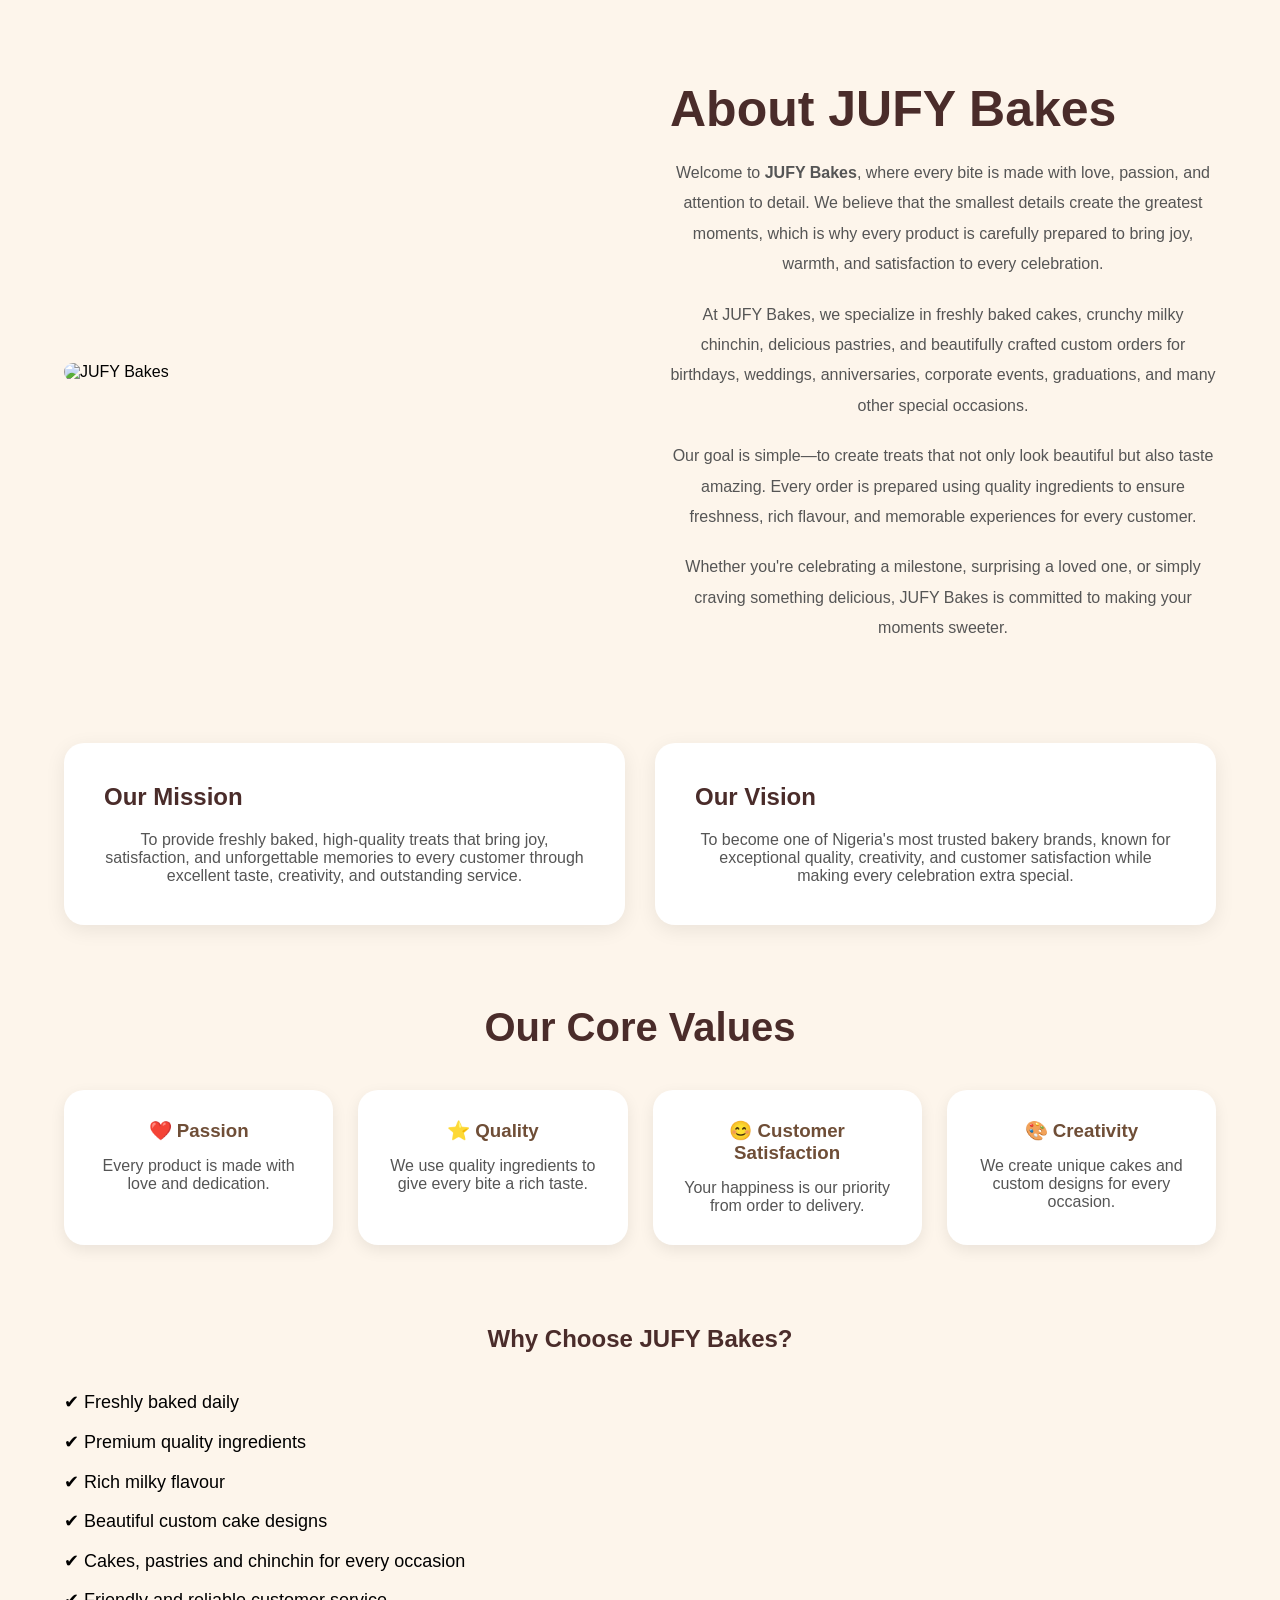
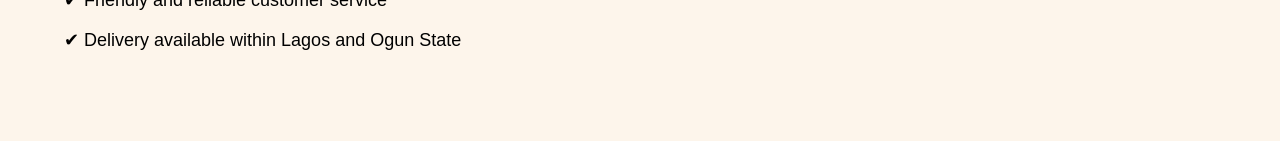
==== about.html @ e984a0c7 "Add files via upload" ====
<!DOCTYPE html>
<html lang="en">
<head>
    <meta charset="UTF-8">
    <meta name="viewport" content="width=device-width, initial-scale=1.0">
    <title>About Us | JUFY Bakes</title>

    <link rel="stylesheet" href="style.css">
</head>
<body>

<section class="about-page">

    <div class="about-image">
        <img src="imagess/about.jpg" alt="JUFY Bakes">
    </div>

    <div class="about-content">

        <h1>About JUFY Bakes</h1>

        <p>
            Welcome to <strong>JUFY Bakes</strong>, where every bite is made with love,
            passion, and attention to detail. We believe that the smallest
            details create the greatest moments, which is why every product
            is carefully prepared to bring joy, warmth, and satisfaction
            to every celebration.
        </p>

        <p>
            At JUFY Bakes, we specialize in freshly baked cakes, crunchy
            milky chinchin, delicious pastries, and beautifully crafted
            custom orders for birthdays, weddings, anniversaries,
            corporate events, graduations, and many other special occasions.
        </p>

        <p>
            Our goal is simple—to create treats that not only look beautiful
            but also taste amazing. Every order is prepared using quality
            ingredients to ensure freshness, rich flavour, and memorable
            experiences for every customer.
        </p>

        <p>
            Whether you're celebrating a milestone, surprising a loved one,
            or simply craving something delicious, JUFY Bakes is committed
            to making your moments sweeter.
        </p>

    </div>

</section>

<section class="mission-vision">

    <div class="box">

        <h2>Our Mission</h2>

        <p>
            To provide freshly baked, high-quality treats that bring joy,
            satisfaction, and unforgettable memories to every customer
            through excellent taste, creativity, and outstanding service.
        </p>

    </div>

    <div class="box">

        <h2>Our Vision</h2>

        <p>
            To become one of Nigeria's most trusted bakery brands,
            known for exceptional quality, creativity, and customer
            satisfaction while making every celebration extra special.
        </p>

    </div>

</section>

<section class="values">

    <h2>Our Core Values</h2>

    <div class="value-container">

        <div class="value-card">
            <h3>❤️ Passion</h3>
            <p>Every product is made with love and dedication.</p>
        </div>

        <div class="value-card">
            <h3>⭐ Quality</h3>
            <p>We use quality ingredients to give every bite a rich taste.</p>
        </div>

        <div class="value-card">
            <h3>😊 Customer Satisfaction</h3>
            <p>Your happiness is our priority from order to delivery.</p>
        </div>

        <div class="value-card">
            <h3>🎨 Creativity</h3>
            <p>We create unique cakes and custom designs for every occasion.</p>
        </div>

    </div>

</section>

<section class="why-about">

    <h2>Why Choose JUFY Bakes?</h2>

    <ul>
        <li>✔ Freshly baked daily</li>
        <li>✔ Premium quality ingredients</li>
        <li>✔ Rich milky flavour</li>
        <li>✔ Beautiful custom cake designs</li>
        <li>✔ Cakes, pastries and chinchin for every occasion</li>
        <li>✔ Friendly and reliable customer service</li>
        <li>✔ Delivery available within Lagos and Ogun State</li>
    </ul>

</section>

</body>
</html>
---- style.css ----
*{
    margin: 0;
    padding: 0;
    box-sizing: border-box;
    font-family: Arial, Helvetica, sans-serif;

}

html{
    scroll-behavior:smooth;
}

body{
    font-family:Arial, Helvetica, sans-serif;
    background-color: #fdf3e7;
}

header{
    display: flex;
    justify-content: space-between;
    align-items: center;
    padding: 20px 60px;
    background: #f0e7ed;
    position: sticky;
    top: 0;
    z-index: 10;
    box-shadow: 0 4px 10px rgba(0, 0, 0, 0.05);
    height: 90px;
}

.container{
    width:100%;
    max-width:1200px;
    margin:auto;
    position: relative;
    height: 100vh;
    overflow: hidden;
    padding: 80px;
}

.logo img{
    width: 130px;
    height: auto;
}

nav{
    display: flex;
    justify-content: space-between;
    align-items: center;
     height: 80px;
    padding: 0;
}
nav ul{
    display: flex;
    list-style: none;
    gap: 35px;
}
nav a{
    text-decoration: none;
    color: #2e2e2e; 
    font-weight: 500;
    transition: 0.3s;
}
nav a:hover{
    color: #d4a055;
}

.slider{
    position: absolute;
    width: 100%;
    height: 100%;
}

.slide{
    position: absolute;
    width: 100%;
    height: 100%;
    object-fit: cover;
    opacity: 0;
    transition: opacity 1s ease;
}

.slide.active{
    opacity: 1;
}

.hero-container{
    position: relative;
    z-index: 2;
    color: rgb(15, 13, 13);
    padding: 100px;
}

.eyebrow{
    color: #6b4423;
    border-radius: 999px;
    letter-spacing: 1px;
    padding: 9px 16px;
    background: #f5e6d3;
    margin: 5px;
    font-size: 15px;
}

.heading{
    font-size: 4rem;
    font-weight: 700;
    color: #4a2c1d;
}

.deli{
    margin: 10px;
    gap: 4px;
    font-size: 20px;
    text-align: justify;
}

.hero-buttons{
    margin-bottom:20px;
}

.btns{
    background: #4a2c1d;
    color: white;
    padding:12px 28px;
    border:none;
    border-radius:30px;
    text-decoration: none;
}

.btns:hover{
    background: #6b4423;
}

.features{
    background-color:#FFF8F1;
    padding:80px 8%;
    text-align:center;
}

.features h2{
    font-size:40px;
    color:#4A2C1D;
    margin-bottom:20px;
}

.features-text{
    max-width:700px;
    margin:0 auto 50px;
    font-size:18px;
    line-height:1.8;
    color:#555;
}

.feature-container{
    display:flex;
    justify-content:center;
    gap:25px;
    flex-wrap:wrap;
}

.feature-card{
    width:190px;
    background:#ffffff;
    padding:30px 20px;
    border-radius:15px;
    box-shadow:0 8px 20px rgba(0,0,0,0.1);
    transition:0.3s;
}

.feature-card:hover{
    transform:translateY(-10px);
}

.feature-card i{
    font-size:40px;
    color:#C47B32;
    margin-bottom:20px;
}

.feature-card h3{
    color:#4A2C1D;
    font-size:18px;
    line-height:1.5;
}
.cards{
    display:grid;
    grid-template-columns:repeat(auto-fit,minmax(250px,1fr));
    gap:30px;
}

.cardss p{
    color: #6b4423;
}

.card{
    background:white;
    padding:22px;
    border-radius:20px;
    text-align:center;
    transition:0.3s;
}

.card:hover{
    transform:translateY(-10px);
}

.card img{
    width:100px;
    height:120px;
    margin-bottom:20px;
    object-fit: cover;
}

.card h3{
    margin-bottom:10px;
}

p{
    text-align: center;
    font-size: medium;
    color: #555;

}

.items{
    background: #fff8f1;
    padding: 60px 80px;
    text-align: center;
}

.items p{
    max-width: 900px;
    margin-top: auto;
}

.list-item{
    display: flex;
    justify-content: space-between;
    margin-top: 40px;
}

.list-items nav{
    display: flex;
}

.treats{
    background:#FFF8F1;
    padding:80px 8%;
}

.treats h2{
    text-align:center;
    font-size:48px;
    color:#4A2C1D;
    margin-bottom:60px;
}

.cards{
    display:flex;
    justify-content:center;
    gap:35px;
    flex-wrap:wrap;
}

.card{
    width:340px;
    background:#fff;
    border-radius:20px;
    overflow:hidden;
    box-shadow:0 10px 25px rgba(0,0,0,.1);
    transition:.3s;
}

.card:hover{
    transform:translateY(-10px);
}

.card img{
    width:100%;
    height:250px;
    object-fit:cover;
}

.card-content{
    padding:25px;
    text-align:center;
}

.card-content h3{
    color:#4A2C1D;
    margin-bottom:10px;
    font-size:28px;
}

.card-content p{
    color:#666;
    line-height:1.6;
    margin-bottom:25px;
}

.btn{
    display:inline-block;
    padding:12px 30px;
    background:#4A2C1D;
    color:white;
    text-decoration:none;
    border-radius:30px;
    transition:.3s;
}

.btn:hover{
    background:#C47B32;
}

.custom-section{
    width:90%;
    max-width:1200px;
    margin:80px auto;
    padding:50px;
    background:#ffffff;
    border-radius:25px;

    display:flex;
    align-items:center;
    justify-content:space-between;
    gap:60px;

    box-shadow:0 10px 30px rgba(0,0,0,0.08);
}

.custom-image{
    flex:1;
}

.custom-image img{
    width:100%;
    height:450px;
    object-fit:cover;
    border-radius:20px;
}

.custom-content{
    flex:1;
}

.small-title{
    color:#8B5E3C;
    font-weight:bold;
    letter-spacing:2px;
    font-size:14px;
    margin-bottom:10px;
}

.custom-content h2{
    font-size:50px;
    color:#3E2723;
    margin-bottom:20px;
}

.custom-text{
    color:#666;
    font-size:18px;
    line-height:1.8;
    margin-bottom:25px;
}

.custom-features p{
    margin:12px 0;
    font-size:18px;
    color:#444;
}

.custom-btn{
    margin-top:25px;
    padding:16px 35px;
    background:#5C3A21;
    color:white;
    border:none;
    border-radius:50px;
    font-size:17px;
    cursor:pointer;
    transition:.3s;
}

.custom-btn:hover{
    background:#8B5E3C;
    transform:translateY(-4px);
}

.why-choose{
    background:#FFF8F1;
    padding:80px 8%;
    text-align:center;
}

.small-heading{
    color:#8B5E3C;
    font-size:14px;
    font-weight:bold;
    letter-spacing:2px;
    text-transform:uppercase;
    margin-bottom:10px;
}

.why-choose{
    background:#FFF8F1;
    padding:90px 8%;
    text-align:center;
}

.section-tag{
    color:#A67C52;
    font-size:14px;
    font-weight:700;
    letter-spacing:3px;
    text-transform:uppercase;
}

.why-choose h2{
    font-size:42px;
    color:#3E2723;
    margin:15px 0;
}

.section-text{
    width:70%;
    margin:0 auto 60px;
    color:#666;
    line-height:1.8;
    font-size:18px;
}

.why-container{
    display:grid;
    grid-template-columns:repeat(4,1fr);
    gap:30px;
}

.why-card{
    background:white;
    padding:35px 25px;
    border-radius:20px;
    box-shadow:0 8px 20px rgba(0,0,0,.08);
    transition:.3s;
}

.why-card:hover{
    transform:translateY(-10px);
    box-shadow:0 15px 35px rgba(0,0,0,.15);
}

.why-card i{
    font-size:45px;
    color:#6F4E37;
    margin-bottom:20px;
}

.why-card h3{
    color:#3E2723;
    margin-bottom:15px;
    font-size:24px;
}

.why-card p{
    color:#666;
    line-height:1.7;
    font-size:16px;
}
.reviews{
    text-align:center;
    padding:80px 0;
}

.review-slider{
    position:relative;
    width:70%;
    margin:auto;
    min-height:200px;
}

.review{
    display:none;
    background:#fff;
    padding:30px;
    border-radius:15px;
    box-shadow:0 5px 20px rgba(0,0,0,.1);
}

.review.active{
    display:block;
}

.dots{
    margin-top:20px;
}

.dot{
    height:12px;
    width:12px;
    margin:0 5px;
    display:inline-block;
    border-radius:50%;
    background:#ccc;
    cursor:pointer;
}

.dot.active{
    background:#4a2c1d;
}

.cta{
    display:flex;
    justify-content:space-between;
    align-items:center;
    gap:60px;
    width:90%;
    max-width:1200px;
    margin:80px auto;
    background:#fff;
    padding:60px;
    border-radius:20px;
    box-shadow:0 10px 30px rgba(0,0,0,.08);
}

.cta-image{
    flex:1;
}

.cta-image img{
    width:100%;
    border-radius:20px;
}

.cta-text{
    flex:1;
}

.cta-text h2{
    font-size:48px;
    color:#4A2C2A;
    margin-bottom:20px;
}

.cta-text p{
    font-size:18px;
    line-height:1.8;
    color:#555;
    margin-bottom:30px;
}

.cta-buttons{
    display:flex;
    gap:20px;
    margin-bottom:25px;
}

.btn{
    text-decoration:none;
    background:#6F4E37;
    color:white;
    padding:15px 35px;
    border-radius:40px;
    transition:.3s;
}

.btn:hover{
    background:#4A2C2A;
}

.btn2{
    text-decoration:none;
    border:2px solid #6F4E37;
    color:#6F4E37;
    padding:15px 35px;
    border-radius:40px;
    transition:.3s;
}

.btn2:hover{
    background:#6F4E37;
    color:white;
}

.cta-text h4{
    color:#B8860B;
    font-size:18px;
}

footer{
    background:#4A2C2A;
    color:white;
    padding:70px 8%;
    margin-top:80px;
}

.footer-container{
    display:grid;
    grid-template-columns:repeat(auto-fit,minmax(220px,1fr));
    gap:40px;
}

.footer-box img{
    width:120px;
    margin-bottom:20px;
}

.footer-box h3{
    color:#E7B95A;
    margin-bottom:20px;
}

.footer-box p{
    color:#ddd;
    line-height:1.8;
}

.footer-box a{
    display:block;
    color:#ddd;
    text-decoration:none;
    margin-bottom:12px;
    transition:.3s;
}

.footer-box a:hover{
    color:#E7B95A;
    padding-left:5px;
}

.socials{
    margin-top:20px;
}

.socials a{
    display:inline-block;
    width:45px;
    height:45px;
    background:#6F4E37;
    text-align:center;
    line-height:45px;
    border-radius:50%;
    margin-right:10px;
    color:white;
    font-size:18px;
}

.socials a:hover{
    background:#E7B95A;
    color:#4A2C2A;
}

footer hr{
    margin:40px 0 20px;
    border:1px solid rgba(255,255,255,.2);
}

.copyright{
    display:flex;
    justify-content:space-between;
    flex-wrap:wrap;
    color:#ddd;
    font-size:15px;
}





.products{
    width:90%;
    margin:auto;
    padding:60px 0;
}

.products h1{
    text-align:center;
    font-size:50px;
    color:#4A2C2A;
}

.products p{
    text-align:center;
    color:#666;
    margin-bottom:40px;
}

.product-container{
    display:grid;
    grid-template-columns:repeat(auto-fit,minmax(280px,1fr));
    gap:30px;
}

.product-card{
    background:white;
    border-radius:20px;
    padding:20px;
    text-align:center;
    box-shadow:0 5px 15px rgba(0,0,0,.1);
}

.product-card img{
    width:100%;
    height:250px;
    object-fit:cover;
    border-radius:15px;
}

.product-card h3{
    margin-top:20px;
    color:#4A2C2A;
}

.product-card button{
    margin-top:20px;
    width:100%;
    padding:15px;
    background:#6F4E37;
    color:white;
    border:none;
    border-radius:40px;
    cursor:pointer;
}






.about-page{
    width:90%;
    max-width:1200px;
    margin:80px auto;
    display:flex;
    align-items:center;
    gap:60px;
}

.about-image{
    flex:1;
}

.about-image img{
    width:100%;
    border-radius:20px;
}

.about-content{
    flex:1;
}

.about-content h1{
    font-size:50px;
    color:#4A2C2A;
    margin-bottom:20px;
}

.about-content p{
    line-height:1.9;
    color:#555;
    margin-bottom:20px;
}

.mission-vision{
    width:90%;
    max-width:1200px;
    margin:80px auto;
    display:flex;
    gap:30px;
}

.box{
    flex:1;
    background:white;
    padding:40px;
    border-radius:20px;
    box-shadow:0 5px 20px rgba(0,0,0,.08);
}

.box h2{
    color:#4A2C2A;
    margin-bottom:20px;
}

.values{
    width:90%;
    max-width:1200px;
    margin:80px auto;
    text-align:center;
}

.values h2{
    color:#4A2C2A;
    font-size:40px;
    margin-bottom:40px;
}

.value-container{
    display:grid;
    grid-template-columns:repeat(auto-fit,minmax(220px,1fr));
    gap:25px;
}

.value-card{
    background:white;
    padding:30px;
    border-radius:20px;
    box-shadow:0 5px 15px rgba(0,0,0,.08);
}

.value-card h3{
    color:#6F4E37;
    margin-bottom:15px;
}

.why-about{
    width:90%;
    max-width:1200px;
    margin:80px auto;
}

.why-about h2{
    color:#4A2C2A;
    text-align:center;
    margin-bottom:30px;
}

.why-about ul{
    list-style:none;
    line-height:2.2;
    font-size:18px;
}







body{
    background:#FDF5EB;
    font-family:Arial, sans-serif;
}

.product-hero{
    text-align:center;
    padding:80px 10%;
}

.product-hero h1{
    font-size:50px;
    color:#4A2C1D;
    margin-bottom:20px;
}

.product-hero p{
    font-size:18px;
    color:#666;
}

.products{
    width:90%;
    margin:auto;
    display:grid;
    grid-template-columns:repeat(auto-fit,minmax(300px,1fr));
    gap:35px;
    padding-bottom:80px;
}

.product-card{
    background:white;
    border-radius:20px;
    overflow:hidden;
    text-align:center;
    box-shadow:0 8px 20px rgba(0,0,0,.1);
    transition:.4s;
}

.product-card:hover{
    transform:translateY(-10px);
}

.product-card img{
    width:100%;
    height:250px;
    object-fit:cover;
}

.product-card h2{
    color:#4A2C1D;
    margin-top:20px;
}

.product-card p{
    padding:0 20px;
    color:#666;
}

.product-card h3{
    margin-top:20px;
}

.product-card ul{
    list-style:none;
    padding:0;
    margin:20px;
}

.product-card li{
    margin:8px 0;
}

.product-card button{
    background:#4A2C1D;
    color:white;
    border:none;
    padding:12px 30px;
    border-radius:30px;
    margin-bottom:25px;
    cursor:pointer;
}

.product-card button:hover{
    background:#7a4a2a;
}





/* Gallery Hero */

.gallery-hero{

    text-align:center;
    padding:80px 10%;

}

.gallery-hero h1{

    font-size:50px;
    color:#4A2C1D;
    margin-bottom:20px;

}

.gallery-hero p{

    width:70%;
    margin:auto;
    color:#666;
    line-height:1.8;

}


/* Gallery Grid */

.gallery{

    width:90%;
    margin:auto;

    display:grid;

    grid-template-columns:repeat(auto-fit,minmax(280px,1fr));

    gap:25px;

    padding-bottom:80px;

}


.gallery-item{

    overflow:hidden;

    border-radius:20px;

    background:white;

    box-shadow:0 8px 20px rgba(0,0,0,.1);

}


.gallery-item img{

    width:100%;

    height:300px;

    object-fit:cover;

    transition:.5s;

}


.gallery-item:hover img{

    transform:scale(1.08);

}


/* Bottom CTA */

.gallery-bottom{

    text-align:center;

    padding:70px 10%;

    background:#4A2C1D;

    color:white;

}


.gallery-bottom h2{

    font-size:40px;

}


.gallery-bottom p{

    margin:20px auto;

    width:60%;

    line-height:1.8;

}


.gallery-bottom button{

    padding:15px 35px;

    border:none;

    border-radius:30px;

    background:white;

    color:#4A2C1D;

    font-size:16px;

    cursor:pointer;

    font-weight:bold;

}


.gallery-bottom button:hover{

    background:#F5E6D3;

}
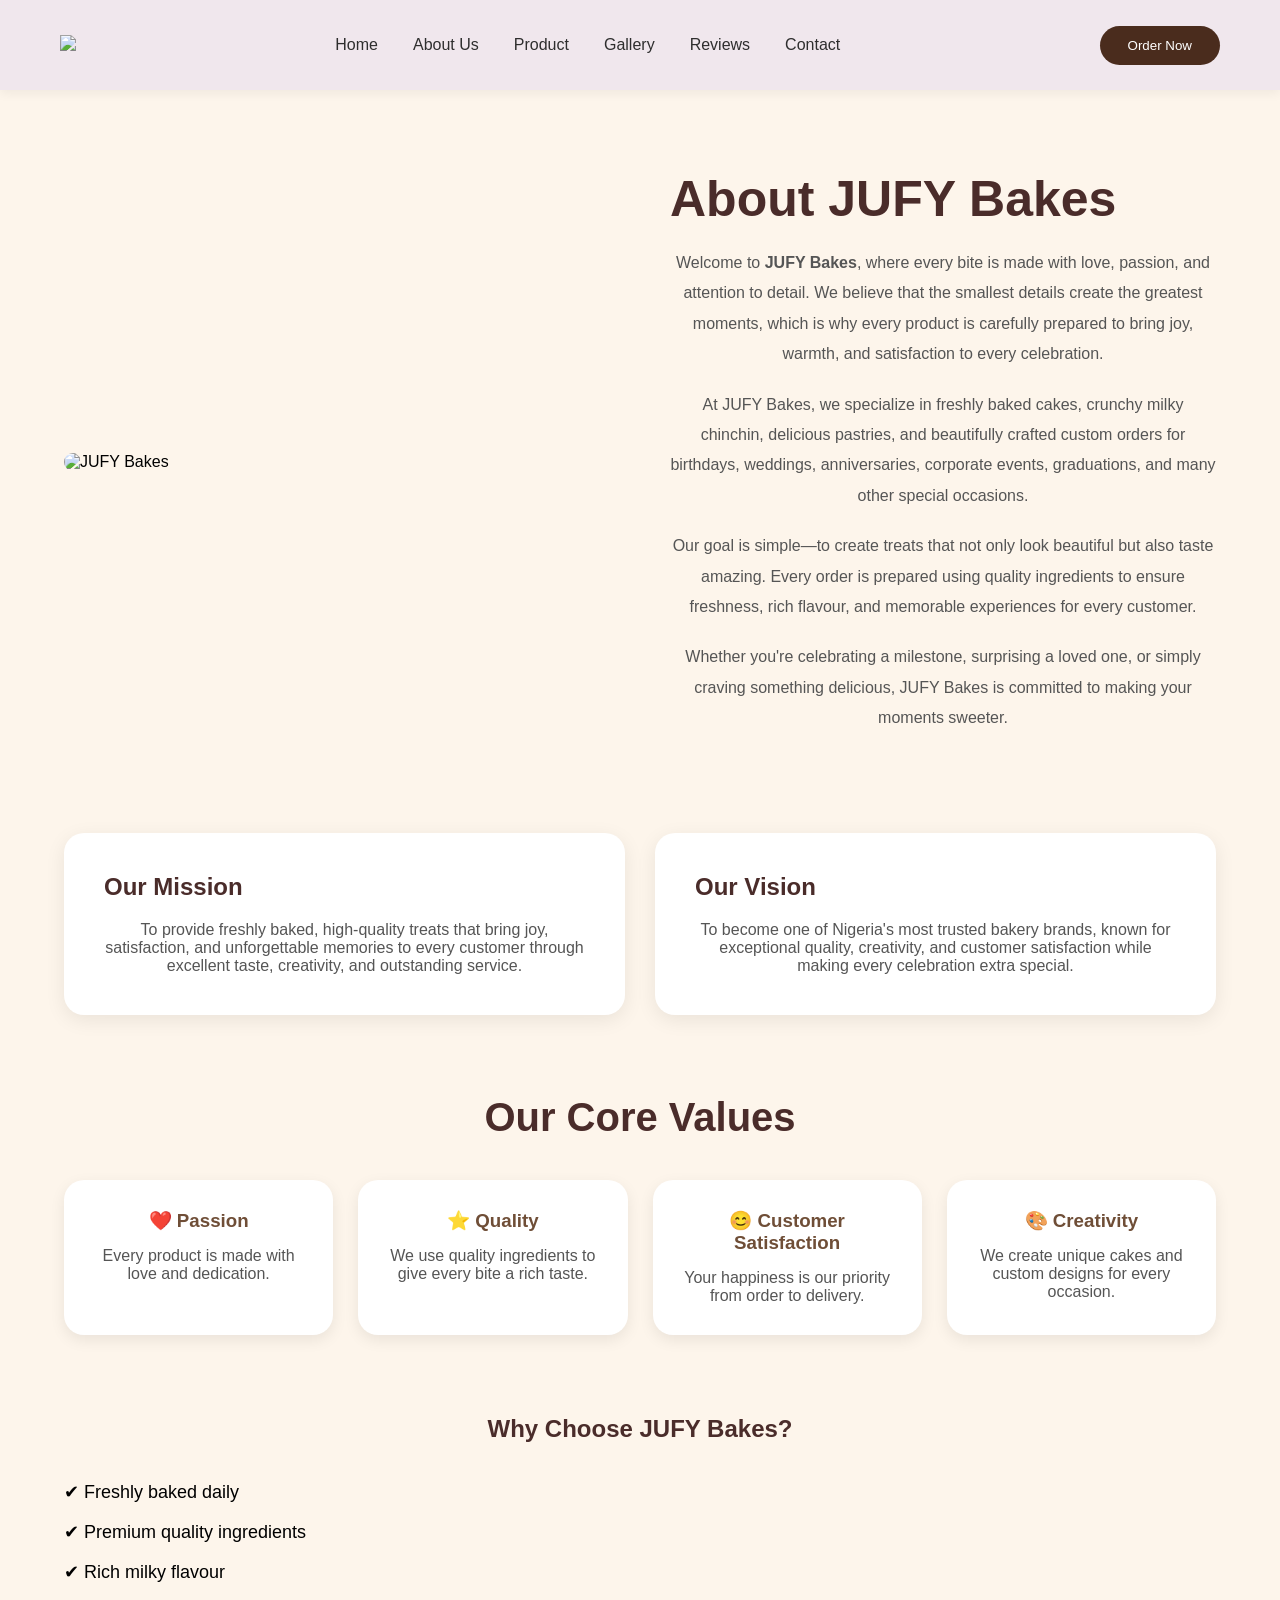
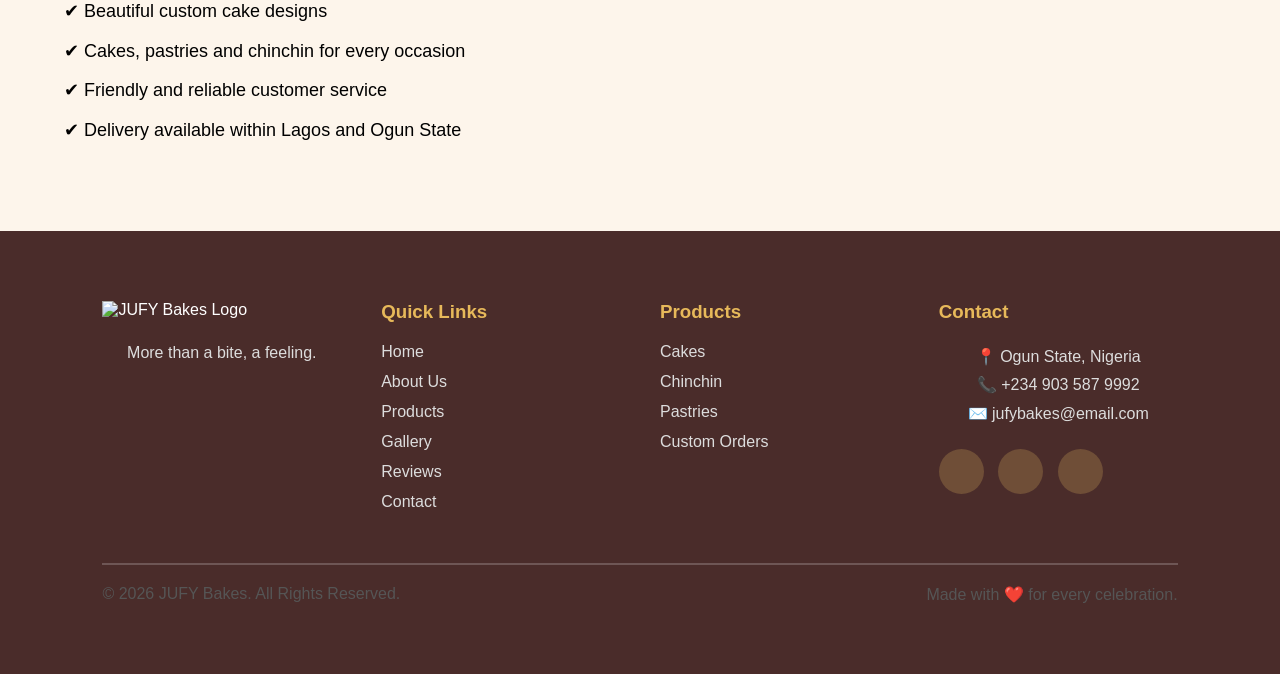
==== commit 2e9ac3ea: "NEW-JB-VAMP" ====
--- a/about.html
+++ b/about.html
@@ -8,6 +8,28 @@
     <link rel="stylesheet" href="style.css">
 </head>
 <body>
+
+     <header>
+        <div class="logo">
+            <img src="images/Simple Logo.png">
+        </div>
+
+        <div  class="he-lin">
+           <nav>
+                <ul>
+                   <li><a href="#">Home</a></li>
+                   <li><a href="about.html">About Us</a></li>
+                   <li><a href="product.html">Product</a></li>
+                   <li><a href="gallery.html">Gallery</a></li>
+                   <li><a href="#">Reviews</a></li>
+                   <li><a href="#">Contact</a></li>
+                </ul>
+           </nav>
+        </div>
+
+        <button class="btns">Order Now</button>
+
+    </header>
 
 <section class="about-page">
 
@@ -125,5 +147,81 @@
 
 </section>
 
+<footer>
+
+    <div class="footer-container">
+
+        <div class="footer-box">
+
+            <img src="images/Simple Logo.png" alt="JUFY Bakes Logo">
+
+            <p>
+                More than a bite, a feeling.
+            </p>
+
+        </div>
+
+        <div class="footer-box">
+
+            <h3>Quick Links</h3>
+
+            <a href="#">Home</a>
+            <a href="#">About Us</a>
+            <a href="#">Products</a>
+            <a href="#">Gallery</a>
+            <a href="#">Reviews</a>
+            <a href="#">Contact</a>
+
+        </div>
+
+        <div class="footer-box">
+
+            <h3>Products</h3>
+
+            <a href="#">Cakes</a>
+            <a href="#">Chinchin</a>
+            <a href="#">Pastries</a>
+            <a href="#">Custom Orders</a>
+
+        </div>
+
+        <div class="footer-box">
+
+            <h3>Contact</h3>
+
+            <p>📍 Ogun State, Nigeria</p>
+            <p>📞 +234 903 587 9992</p>
+            <p>✉️ jufybakes@email.com</p>
+
+            <div class="socials">
+
+                <a href="#"><i class="fa-brands fa-facebook"></i></a>
+
+                <a href="#"><i class="fa-brands fa-instagram"></i></a>
+
+                <a href="#"><i class="fa-brands fa-whatsapp"></i></a>
+
+            </div>
+
+        </div>
+
+    </div>
+
+    <hr>
+
+    <div class="copyright">
+
+        <p>
+            © 2026 JUFY Bakes. All Rights Reserved.
+        </p>
+
+        <p>
+            Made with ❤️ for every celebration.
+        </p>
+
+    </div>
+
+</footer>   
+
 </body>
 </html>
--- a/style.css
+++ b/style.css
@@ -1063,4 +1063,168 @@
 
     background:#F5E6D3;
 
+}
+
+
+
+
+.contact-hero{
+
+padding:80px 10%;
+
+text-align:center;
+
+background:#FFF8F1;
+
+}
+
+.contact-hero h1{
+
+font-size:50px;
+
+color:#4A2C1D;
+
+}
+
+.contact-hero p{
+
+margin-top:20px;
+
+color:#666;
+
+line-height:1.8;
+
+}
+
+
+.contact{
+
+width:90%;
+
+max-width:1200px;
+
+margin:70px auto;
+
+display:grid;
+
+grid-template-columns:1fr 1.5fr;
+
+gap:40px;
+
+}
+
+
+.contact-info{
+
+background:#4A2C1D;
+
+color:white;
+
+padding:40px;
+
+border-radius:20px;
+
+}
+
+
+.contact-info h2{
+
+margin-bottom:30px;
+
+}
+
+
+.contact-info p{
+
+margin:20px 0;
+
+font-size:18px;
+
+}
+
+
+.contact-info i{
+
+color:#E7B95A;
+
+margin-right:10px;
+
+}
+
+
+.contact-form{
+
+background:white;
+
+padding:40px;
+
+border-radius:20px;
+
+box-shadow:0 8px 20px rgba(0,0,0,.1);
+
+}
+
+
+.contact-form h2{
+
+margin-bottom:25px;
+
+color:#4A2C1D;
+
+}
+
+
+.contact-form input,
+.contact-form select,
+.contact-form textarea{
+
+width:100%;
+
+padding:15px;
+
+margin-bottom:20px;
+
+border:1px solid #ddd;
+
+border-radius:10px;
+
+font-size:16px;
+
+}
+
+
+.contact-form textarea{
+
+resize:none;
+
+}
+
+
+.contact-form button{
+
+width:100%;
+
+padding:15px;
+
+background:#4A2C1D;
+
+color:white;
+
+border:none;
+
+border-radius:30px;
+
+font-size:18px;
+
+cursor:pointer;
+
+transition:.3s;
+
+}
+
+
+.contact-form button:hover{
+
+background:#7A4A2A;
+
 }
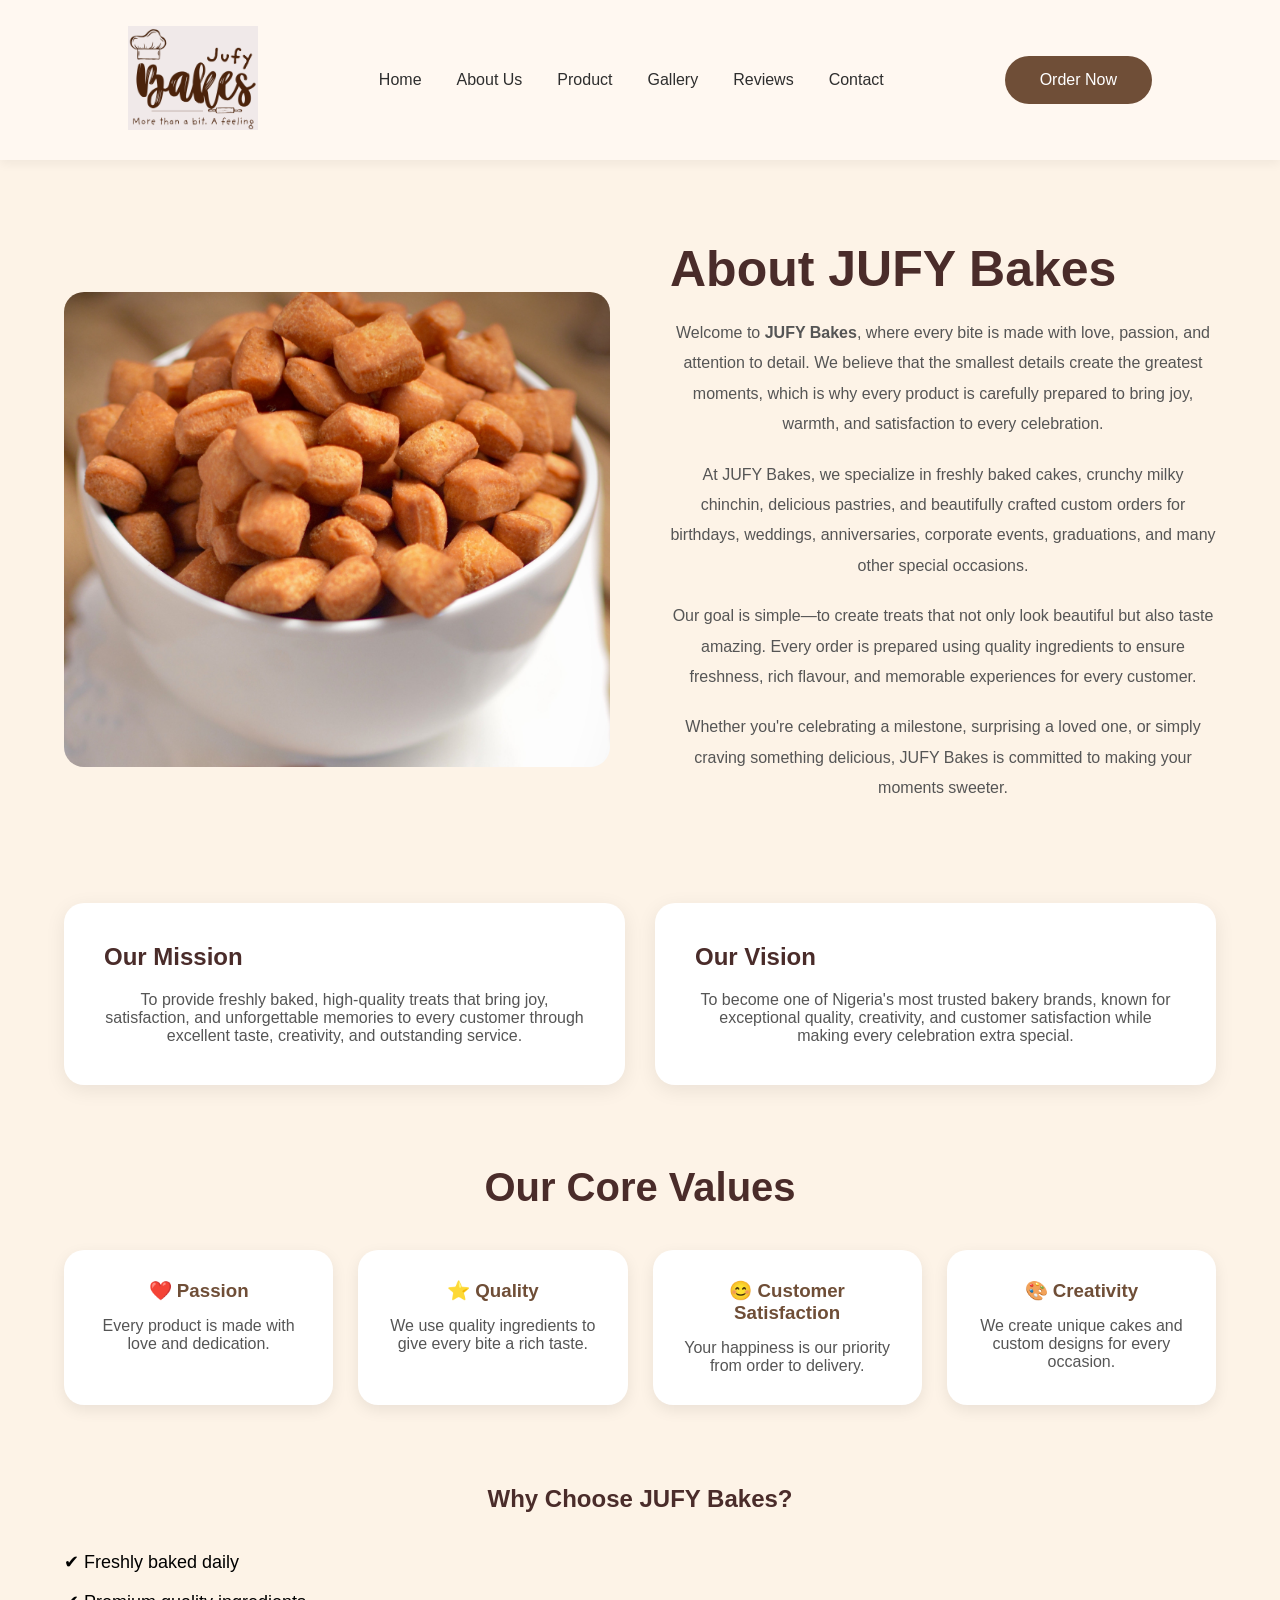
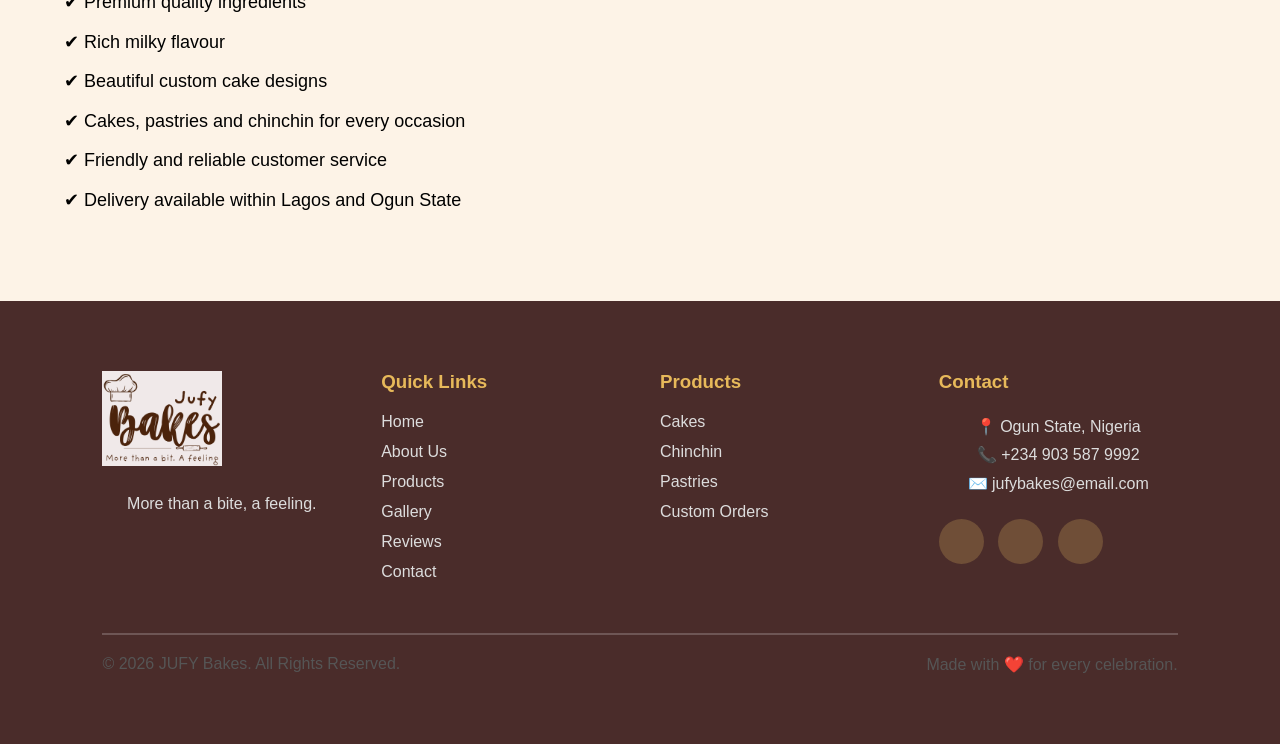
==== commit 3a467e63: "Updated NEW-JB-VAMP" ====
--- a/about.html
+++ b/about.html
@@ -9,32 +9,32 @@
 </head>
 <body>
 
-     <header>
+    <header>
         <div class="logo">
-            <img src="images/Simple Logo.png">
+            <img src="Images/Simple Logo.png">
         </div>
 
         <div  class="he-lin">
            <nav>
                 <ul>
-                   <li><a href="#">Home</a></li>
+                   <li><a href="index.html">Home</a></li>
                    <li><a href="about.html">About Us</a></li>
                    <li><a href="product.html">Product</a></li>
                    <li><a href="gallery.html">Gallery</a></li>
-                   <li><a href="#">Reviews</a></li>
-                   <li><a href="#">Contact</a></li>
+                   <li><a href="reviews.html">Reviews</a></li>
+                   <li><a href="contact.html">Contact</a></li>
                 </ul>
            </nav>
         </div>
 
-        <button class="btns">Order Now</button>
+         <a href="custom.html" class="btn">Order Now</a>
 
     </header>
 
 <section class="about-page">
 
     <div class="about-image">
-        <img src="imagess/about.jpg" alt="JUFY Bakes">
+        <img src="Images/Chin_Chin.jpg" alt="JUFY Bakes">
     </div>
 
     <div class="about-content">
@@ -153,7 +153,7 @@
 
         <div class="footer-box">
 
-            <img src="images/Simple Logo.png" alt="JUFY Bakes Logo">
+            <img src="Images/Simple Logo.png" alt="JUFY Bakes Logo">
 
             <p>
                 More than a bite, a feeling.
--- a/style.css
+++ b/style.css
@@ -688,14 +688,16 @@
     display:grid;
     grid-template-columns:repeat(auto-fit,minmax(280px,1fr));
     gap:30px;
+    padding: 40px;
 }
 
 .product-card{
     background:white;
-    border-radius:20px;
+    border-radius: 20px;
     padding:20px;
     text-align:center;
     box-shadow:0 5px 15px rgba(0,0,0,.1);
+    overflow: hidden;
 }
 
 .product-card img{
@@ -834,13 +836,6 @@
 
 
 
-
-
-body{
-    background:#FDF5EB;
-    font-family:Arial, sans-serif;
-}
-
 .product-hero{
     text-align:center;
     padding:80px 10%;
@@ -857,14 +852,7 @@
     color:#666;
 }
 
-.products{
-    width:90%;
-    margin:auto;
-    display:grid;
-    grid-template-columns:repeat(auto-fit,minmax(300px,1fr));
-    gap:35px;
-    padding-bottom:80px;
-}
+
 
 .product-card{
     background:white;
@@ -1227,4 +1215,519 @@
 
 background:#7A4A2A;
 
+}
+
+
+
+
+header{
+
+background:#FFF8F1;
+
+padding:80px 10%;
+
+text-align:center;
+
+}
+
+header h1{
+
+font-size:50px;
+
+color:#4A2C1D;
+
+}
+
+header p{
+
+margin-top:20px;
+
+color:#666;
+
+line-height:1.8;
+
+}
+
+
+
+.reviews-hero{
+    width:100%;
+    min-height:70vh;
+    background:
+    linear-gradient(rgba(74,44,29,.75),
+    rgba(74,44,29,.75)),
+    url("imagess/review-banner.jpg");
+
+    background-size:cover;
+    background-position:center;
+
+    display:flex;
+    justify-content:center;
+    align-items:center;
+    text-align:center;
+    padding:80px 8%;
+}
+
+.reviews-overlay{
+    max-width:800px;
+}
+
+.eyebrow{
+    color:#E7B95A;
+    text-transform:uppercase;
+    letter-spacing:4px;
+    font-weight:bold;
+    margin-bottom:20px;
+}
+
+.reviews-hero h1{
+    font-size:60px;
+    color:white;
+    margin-bottom:25px;
+}
+
+.hero-text{
+    color:#F5F5F5;
+    font-size:19px;
+    line-height:1.8;
+    margin-bottom:35px;
+}
+
+.rating span{
+    font-size:35px;
+}
+
+.rating h3{
+    color:white;
+    margin-top:10px;
+    margin-bottom:40px;
+    font-weight:500;
+}
+
+.review-buttons{
+    display:flex;
+    justify-content:center;
+    gap:20px;
+    flex-wrap:wrap;
+}
+
+.btn-primary{
+    background:#E7B95A;
+    color:#4A2C1D;
+    padding:15px 35px;
+    border-radius:40px;
+    text-decoration:none;
+    font-weight:bold;
+    transition:.3s;
+}
+
+.btn-primary:hover{
+    background:white;
+}
+
+.btn-secondary{
+    border:2px solid white;
+    color:white;
+    padding:15px 35px;
+    border-radius:40px;
+    text-decoration:none;
+    font-weight:bold;
+    transition:.3s;
+}
+
+.btn-secondary:hover{
+    background:white;
+    color:#4A2C1D;
+}
+
+
+
+.write-review{
+    width:90%;
+    max-width:800px;
+    margin:80px auto;
+    background:#fff;
+    padding:50px;
+    border-radius:20px;
+    box-shadow:0 10px 25px rgba(0,0,0,.08);
+}
+
+.section-tag{
+    color:#B8860B;
+    text-transform:uppercase;
+    letter-spacing:3px;
+    font-weight:bold;
+    text-align:center;
+}
+
+.write-review h2{
+    text-align:center;
+    color:#4A2C2A;
+    margin:15px 0;
+    font-size:40px;
+}
+
+.review-text{
+    text-align:center;
+    color:#666;
+    margin-bottom:40px;
+    line-height:1.8;
+}
+
+.input-group{
+    margin-bottom:25px;
+}
+
+.input-group label{
+    display:block;
+    margin-bottom:10px;
+    color:#4A2C2A;
+    font-weight:600;
+}
+
+.input-group input,
+.input-group select,
+.input-group textarea{
+    width:100%;
+    padding:15px;
+    border:1px solid #ddd;
+    border-radius:10px;
+    font-size:16px;
+    outline:none;
+}
+
+.input-group input:focus,
+.input-group select:focus,
+.input-group textarea:focus{
+    border:2px solid #B8860B;
+}
+
+.stars label{
+    display:block;
+    margin-bottom:8px;
+    cursor:pointer;
+}
+
+.review-btn{
+    width:100%;
+    padding:15px;
+    background:#4A2C2A;
+    color:white;
+    border:none;
+    border-radius:30px;
+    font-size:18px;
+    cursor:pointer;
+    transition:.3s;
+}
+
+.review-btn:hover{
+    background:#6F4E37;
+}
+
+
+
+.custom-order{
+    width:90%;
+    max-width:900px;
+    margin:80px auto;
+    background:#fff;
+    padding:40px;
+    border-radius:20px;
+    box-shadow:0 8px 20px rgba(0,0,0,.1);
+}
+
+.custom-order h1{
+    text-align:center;
+    color:#4A2C1D;
+    margin-bottom:15px;
+}
+
+.custom-order p{
+    text-align:center;
+    color:#666;
+    margin-bottom:35px;
+}
+
+.custom-order form{
+    display:flex;
+    flex-direction:column;
+}
+
+.custom-order label{
+    margin-top:15px;
+    margin-bottom:8px;
+    color:#4A2C1D;
+    font-weight:bold;
+}
+
+.custom-order input,
+.custom-order select,
+.custom-order textarea{
+    width:100%;
+    padding:15px;
+    border:1px solid #ddd;
+    border-radius:10px;
+    font-size:16px;
+}
+
+.custom-order textarea{
+    resize:vertical;
+}
+
+.custom-order button{
+    margin-top:30px;
+    padding:15px;
+    background:#4A2C1D;
+    color:white;
+    border:none;
+    border-radius:30px;
+    font-size:18px;
+    cursor:pointer;
+    transition:.3s;
+}
+
+.custom-order button:hover{
+    background:#6F4E37;
+}
+
+
+
+
+
+
+
+@media screen and (max-width:768px){
+
+/* Header */
+header{
+    flex-direction:column;
+    height:auto;
+    padding:20px;
+}
+
+.logo img{
+    width:90px;
+}
+
+nav{
+    width:100%;
+    margin-top:15px;
+}
+
+nav ul{
+    flex-direction:column;
+    align-items:center;
+    gap:15px;
+}
+
+/* Hero */
+
+.container{
+    height:auto;
+    padding:30px 20px;
+}
+
+.hero-container{
+    padding:30px 10px;
+    text-align:center;
+}
+
+.heading{
+    font-size:2.3rem;
+}
+
+.deli{
+    font-size:16px;
+    text-align:center;
+}
+
+.hero-buttons{
+    display:flex;
+    flex-direction:column;
+    gap:15px;
+    align-items:center;
+}
+
+/* Features */
+
+.features{
+    padding:60px 20px;
+}
+
+.feature-container{
+    flex-direction:column;
+    align-items:center;
+}
+
+.feature-card{
+    width:100%;
+    max-width:320px;
+}
+
+/* Popular Treats */
+
+.treats h2{
+    font-size:34px;
+}
+
+.cards{
+    flex-direction:column;
+    align-items:center;
+}
+
+.card{
+    width:100%;
+}
+
+/* Custom Order */
+
+.custom-section{
+    flex-direction:column;
+    padding:30px 20px;
+    text-align:center;
+}
+
+.custom-image img{
+    height:300px;
+}
+
+.custom-content h2{
+    font-size:34px;
+}
+
+.custom-text{
+    font-size:16px;
+}
+
+/* Why Choose */
+
+.section-text{
+    width:100%;
+}
+
+.why-container{
+    grid-template-columns:1fr;
+}
+
+/* Reviews */
+
+.review-slider{
+    width:95%;
+}
+
+/* CTA */
+
+.cta{
+    flex-direction:column;
+    padding:30px 20px;
+    text-align:center;
+}
+
+.cta-text h2{
+    font-size:34px;
+}
+
+.cta-buttons{
+    flex-direction:column;
+}
+
+/* Footer */
+
+.footer-container{
+    grid-template-columns:1fr;
+    text-align:center;
+}
+
+.copyright{
+    flex-direction:column;
+    gap:10px;
+    text-align:center;
+}
+
+/* About Page */
+
+.about-page{
+    flex-direction:column;
+}
+
+.mission-vision{
+    flex-direction:column;
+}
+
+/* Products */
+
+.products h1,
+.product-hero h1{
+    font-size:36px;
+}
+
+.product-container{
+    grid-template-columns:1fr;
+    padding:10px;
+}
+
+/* Gallery */
+
+.gallery-hero h1{
+    font-size:36px;
+}
+
+.gallery-hero p{
+    width:100%;
+}
+
+.gallery-bottom h2{
+    font-size:32px;
+}
+
+.gallery-bottom p{
+    width:100%;
+}
+
+/* Contact */
+
+.contact{
+    grid-template-columns:1fr;
+}
+
+/* Reviews Hero */
+
+.reviews-hero{
+    min-height:auto;
+    padding:60px 20px;
+}
+
+.reviews-hero h1{
+    font-size:38px;
+}
+
+.hero-text{
+    font-size:16px;
+}
+
+.review-buttons{
+    flex-direction:column;
+    align-items:center;
+}
+
+/* Write Review */
+
+.write-review{
+    padding:30px 20px;
+}
+
+.write-review h2{
+    font-size:32px;
+}
+
+/* Custom Order Form */
+
+.custom-order{
+    padding:30px 20px;
+}
+
+.custom-order h1{
+    font-size:34px;
+}
+
 }
